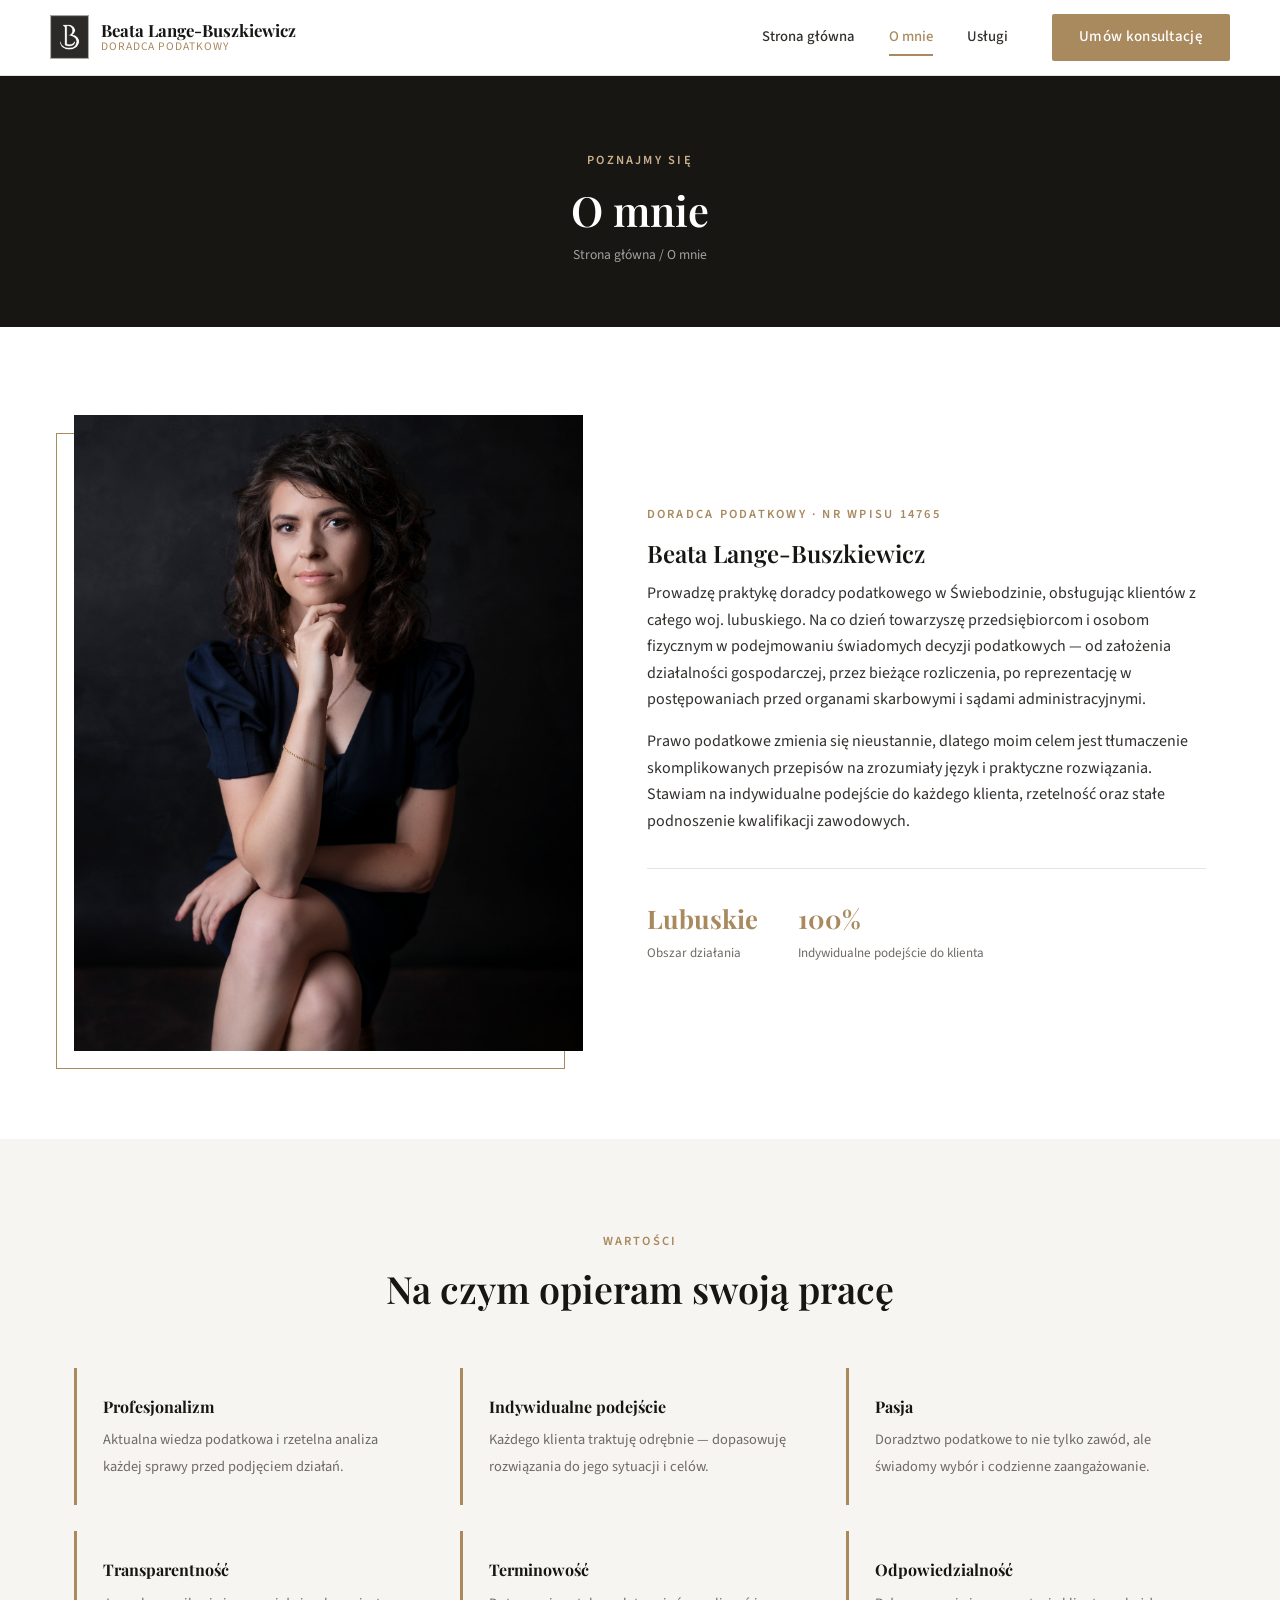
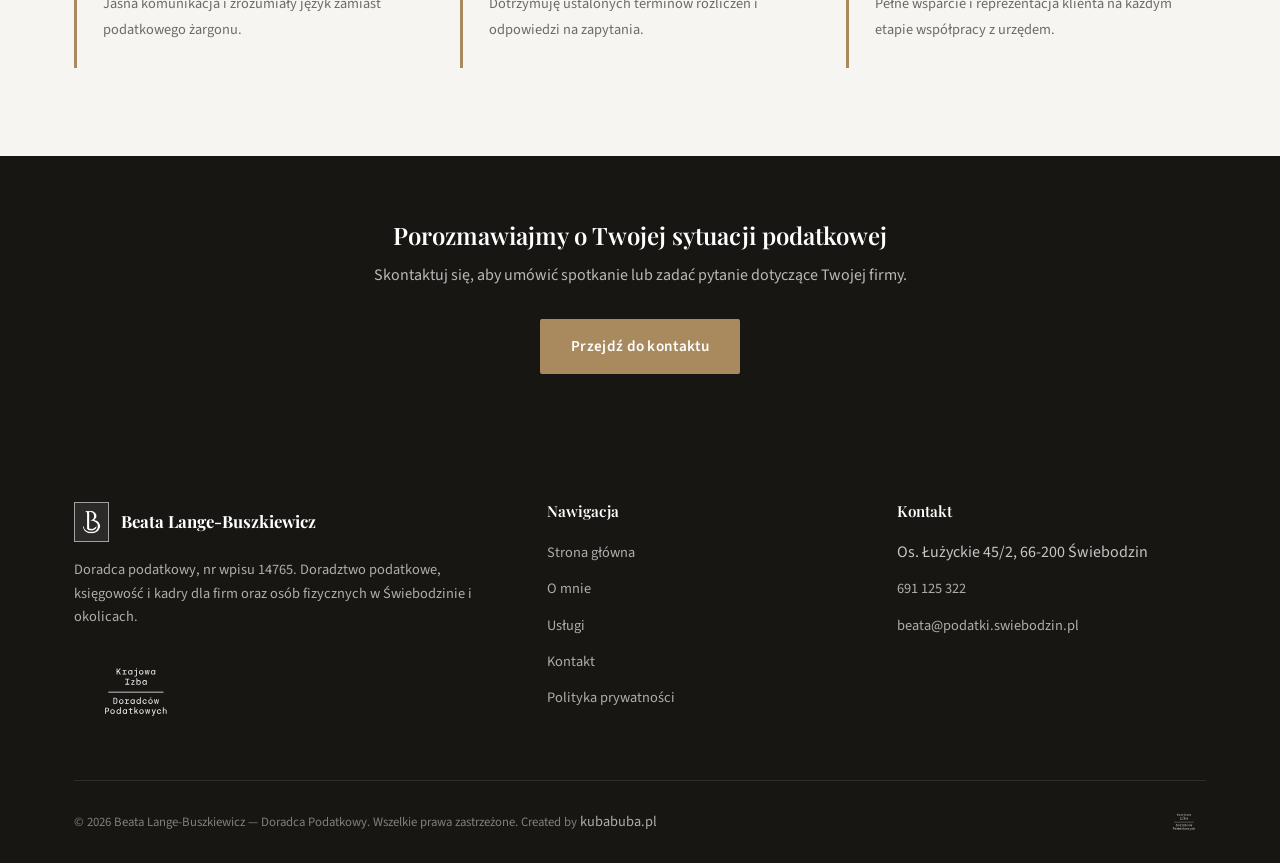
==== o-mnie.html @ 5991879f "Initial static site: strona wizytowka podatki.swiebodzin.pl" ====
<!doctype html>
<html lang="pl">
<head>
<meta charset="UTF-8" />
<meta name="viewport" content="width=device-width, initial-scale=1.0" />
<title>O mnie | Beata Lange-Buszkiewicz — Doradca Podatkowy</title>
<meta name="description" content="Poznaj Beatę Lange-Buszkiewicz, doradcę podatkowego nr wpisu 14765 działającego w Świebodzinie." />
<link rel="icon" type="image/png" href="assets/img/cropped-logo_beata_png-1.png" />
<link rel="preconnect" href="https://fonts.googleapis.com" />
<link href="https://fonts.googleapis.com/css2?family=Playfair+Display:wght@500;600;700&family=Source+Sans+3:wght@400;500;600;700&display=swap" rel="stylesheet" />
<link rel="stylesheet" href="assets/css/style.css" />
</head>
<body>

<header class="site-header">
  <div class="container nav">
    <a href="index.html" class="brand">
      <img src="assets/img/cropped-logo_beata_png-1.png" alt="Logo Beata Lange-Buszkiewicz" />
      <span class="brand-text">
        <strong>Beata Lange-Buszkiewicz</strong>
        <span>Doradca Podatkowy</span>
      </span>
    </a>
    <nav class="nav-links">
      <a href="index.html">Strona główna</a>
      <a href="o-mnie.html" class="is-active">O mnie</a>
      <a href="uslugi.html">Usługi</a>
      <a href="index.html#kontakt" class="btn btn--primary nav-cta">Umów konsultację</a>
    </nav>
    <button class="nav-toggle" aria-label="Otwórz menu">
      <span></span><span></span><span></span>
    </button>
  </div>
</header>

<section class="page-header">
  <div class="container">
    <span class="eyebrow">Poznajmy się</span>
    <h1>O mnie</h1>
    <div class="breadcrumbs"><a href="index.html">Strona główna</a> / O mnie</div>
  </div>
</section>

<section class="section">
  <div class="container split">
    <div class="split-media">
      <img src="assets/img/DSC_6625.jpg" alt="Beata Lange-Buszkiewicz przy pracy" />
    </div>
    <div>
      <span class="eyebrow">Doradca Podatkowy · Nr wpisu 14765</span>
      <h2>Beata Lange-Buszkiewicz</h2>
      <p>Prowadzę praktykę doradcy podatkowego w Świebodzinie, obsługując klientów z całego woj. lubuskiego. Na co dzień towarzyszę przedsiębiorcom i osobom fizycznym w podejmowaniu świadomych decyzji podatkowych — od założenia działalności gospodarczej, przez bieżące rozliczenia, po reprezentację w postępowaniach przed organami skarbowymi i sądami administracyjnymi.</p>
      <p>Prawo podatkowe zmienia się nieustannie, dlatego moim celem jest tłumaczenie skomplikowanych przepisów na zrozumiały język i praktyczne rozwiązania. Stawiam na indywidualne podejście do każdego klienta, rzetelność oraz stałe podnoszenie kwalifikacji zawodowych.</p>
      <div class="stat-row">
        <div>
          <strong>Lubuskie</strong>
          <span>Obszar działania</span>
        </div>
        <div>
          <strong>100%</strong>
          <span>Indywidualne podejście do klienta</span>
        </div>
      </div>
    </div>
  </div>
</section>

<section class="section section--alt">
  <div class="container">
    <div class="section-header">
      <span class="eyebrow">Wartości</span>
      <h2>Na czym opieram swoją pracę</h2>
    </div>
    <ul class="values">
      <li>
        <strong>Profesjonalizm</strong>
        <span>Aktualna wiedza podatkowa i rzetelna analiza każdej sprawy przed podjęciem działań.</span>
      </li>
      <li>
        <strong>Indywidualne podejście</strong>
        <span>Każdego klienta traktuję odrębnie — dopasowuję rozwiązania do jego sytuacji i celów.</span>
      </li>
      <li>
        <strong>Pasja</strong>
        <span>Doradztwo podatkowe to nie tylko zawód, ale świadomy wybór i codzienne zaangażowanie.</span>
      </li>
      <li>
        <strong>Transparentność</strong>
        <span>Jasna komunikacja i zrozumiały język zamiast podatkowego żargonu.</span>
      </li>
      <li>
        <strong>Terminowość</strong>
        <span>Dotrzymuję ustalonych terminów rozliczeń i odpowiedzi na zapytania.</span>
      </li>
      <li>
        <strong>Odpowiedzialność</strong>
        <span>Pełne wsparcie i reprezentacja klienta na każdym etapie współpracy z urzędem.</span>
      </li>
    </ul>
  </div>
</section>

<section class="cta-band">
  <div class="container">
    <h2>Porozmawiajmy o Twojej sytuacji podatkowej</h2>
    <p>Skontaktuj się, aby umówić spotkanie lub zadać pytanie dotyczące Twojej firmy.</p>
    <a href="index.html#kontakt" class="btn btn--primary">Przejdź do kontaktu</a>
  </div>
</section>

<footer class="site-footer">
  <div class="container">
    <div class="footer-grid">
      <div>
        <div class="footer-brand">
          <img src="assets/img/cropped-logo_beata_png-1.png" alt="Logo" />
          <strong>Beata Lange-Buszkiewicz</strong>
        </div>
        <p>Doradca podatkowy, nr wpisu 14765. Doradztwo podatkowe, księgowość i kadry dla firm oraz osób fizycznych w Świebodzinie i okolicach.</p>
        <img src="assets/img/KIDP_wersja_pelna_w_kontrze.svg" alt="Krajowa Izba Doradców Podatkowych" class="footer-kidp" />
      </div>
      <div>
        <h4>Nawigacja</h4>
        <ul>
          <li><a href="index.html">Strona główna</a></li>
          <li><a href="o-mnie.html">O mnie</a></li>
          <li><a href="uslugi.html">Usługi</a></li>
          <li><a href="index.html#kontakt">Kontakt</a></li>
          <li><a href="polityka-prywatnosci.html">Polityka prywatności</a></li>
        </ul>
      </div>
      <div>
        <h4>Kontakt</h4>
        <ul>
          <li>Os. Łużyckie 45/2, 66-200 Świebodzin</li>
          <li><a href="tel:+48691125322">691 125 322</a></li>
          <li><a href="mailto:beata@podatki.swiebodzin.pl">beata@podatki.swiebodzin.pl</a></li>
        </ul>
      </div>
    </div>
    <div class="footer-bottom">
      <span>© 2026 Beata Lange-Buszkiewicz — Doradca Podatkowy. Wszelkie prawa zastrzeżone. Created by <a href="https://kubabuba.pl/" target="_blank" rel="noopener">kubabuba.pl</a></span>
      <img src="assets/img/KIDP_wersja_pelna_w_kontrze.svg" alt="Krajowa Izba Doradców Podatkowych" />
    </div>
  </div>
</footer>

<script src="assets/js/main.js"></script>
</body>
</html>
---- assets/css/style.css ----
/* ==========================================================================
   Beata Lange-Buszkiewicz — Doradca Podatkowy
   Główny arkusz stylów
   ========================================================================== */

:root {
  --color-dark: #242220;
  --color-dark-2: #171613;
  --color-accent: #a9895e;
  --color-accent-light: #cbb18d;
  --color-bg: #ffffff;
  --color-bg-alt: #f7f5f2;
  --color-text: #322f2c;
  --color-muted: #6f6a64;
  --color-border: #e7e3dd;

  --font-heading: "Playfair Display", "Georgia", serif;
  --font-body: "Source Sans 3", "Segoe UI", sans-serif;

  --max-width: 1180px;
  --transition: 0.25s ease;
}

* {
  box-sizing: border-box;
}

html {
  scroll-behavior: smooth;
}

body {
  margin: 0;
  font-family: var(--font-body);
  color: var(--color-text);
  background: var(--color-bg);
  line-height: 1.65;
  -webkit-font-smoothing: antialiased;
}

img {
  max-width: 100%;
  display: block;
}

a {
  color: inherit;
  text-decoration: none;
}

ul {
  margin: 0;
  padding: 0;
  list-style: none;
}

.container {
  max-width: var(--max-width);
  margin: 0 auto;
  padding: 0 24px;
}

h1, h2, h3, h4 {
  font-family: var(--font-heading);
  font-weight: 600;
  line-height: 1.25;
  margin: 0 0 0.5em;
  color: var(--color-dark-2);
}

p {
  margin: 0 0 1em;
}

.section {
  padding: 88px 0;
  scroll-margin-top: 90px;
}

.section--alt {
  background: var(--color-bg-alt);
}

.section-header {
  text-align: center;
  max-width: 680px;
  margin: 0 auto 56px;
}

.eyebrow {
  display: inline-block;
  font-size: 0.78rem;
  font-weight: 600;
  letter-spacing: 0.18em;
  text-transform: uppercase;
  color: var(--color-accent);
  margin-bottom: 14px;
}

.section-header h2 {
  font-size: clamp(1.7rem, 3vw, 2.35rem);
}

.section-header p {
  color: var(--color-muted);
}

/* ---------- Buttons ---------- */
.btn {
  display: inline-flex;
  align-items: center;
  gap: 10px;
  padding: 14px 30px;
  border-radius: 2px;
  font-weight: 600;
  font-size: 0.95rem;
  letter-spacing: 0.02em;
  transition: all var(--transition);
  border: 1px solid transparent;
  cursor: pointer;
}

.btn--primary {
  background: var(--color-accent);
  color: #fff;
  
}

.btn--primary:hover {
  background: var(--color-dark-2);
}

.btn--outline {
  border-color: rgba(255, 255, 255, 0.55);
  color: #fff;
}

.btn--outline:hover {
  background: rgba(255, 255, 255, 0.12);
}

.btn--dark {
  background: var(--color-dark-2);
  color: #fff;
}

.btn--dark:hover {
  background: var(--color-accent);
}

/* ---------- Header / Nav ---------- */
.site-header {
  position: sticky;
  top: 0;
  z-index: 100;
  background: rgba(255, 255, 255, 0.96);
  border-bottom: 1px solid var(--color-border);
  backdrop-filter: blur(6px);
}

.nav {
  display: flex;
  align-items: center;
  justify-content: space-between;
  gap: 20px;
  padding: 14px 0;
}

.brand {
  display: flex;
  align-items: center;
  gap: 12px;
}

.brand img {
  height: 44px;
  width: auto;
}

.brand-text {
  display: flex;
  flex-direction: column;
  line-height: 1.15;
}

.brand-text strong {
  font-family: var(--font-heading);
  font-size: 1.05rem;
  color: var(--color-dark-2);
}

.brand-text span {
  font-size: 0.72rem;
  letter-spacing: 0.08em;
  text-transform: uppercase;
  color: var(--color-accent);
}

.nav-links {
  display: flex;
  align-items: center;
  gap: 34px;
  margin-left: auto;
}

.nav-links a {
  font-size: 0.92rem;
  font-weight: 500;
  color: var(--color-text);
  position: relative;
  padding: 6px 0;
  transition: color var(--transition);
}

.nav-links a::after {
  content: "";
  position: absolute;
  left: 0;
  bottom: 0;
  height: 2px;
  width: 0;
  background: var(--color-accent);
  transition: width var(--transition);
}

.nav-links a:hover,
.nav-links a.is-active {
  color: var(--color-accent);
}

.nav-links a:hover::after,
.nav-links a.is-active::after {
  width: 100%;
}

.nav-links a.nav-cta {
  margin-left: 10px;
  padding: 10px 26px;
  font-size: 0.94rem;
  border-radius: 2px;
  color: #fff !important;
}

.nav-cta::after {
  display: none;
}

.nav-toggle {
  display: none;
  flex-direction: column;
  gap: 5px;
  background: none;
  border: none;
  cursor: pointer;
  padding: 6px;
}

.nav-toggle span {
  width: 24px;
  height: 2px;
  background: var(--color-dark-2);
  transition: all var(--transition);
}

/* ---------- Hero ---------- */
.hero {
  position: relative;
  min-height: 88vh;
  display: flex;
  align-items: center;
  background: linear-gradient(120deg, rgba(23, 22, 19, 0.92), rgba(36, 34, 32, 0.78)), url("../img/DSC_6625.jpg");
  background-size: cover;
  background-position: center 20%;
  color: #fff;
}

.hero-inner {
  max-width: 640px;
  padding: 100px 0;
}

.hero .eyebrow {
  color: var(--color-accent-light);
}

.hero h1 {
  color: #fff;
  font-size: clamp(2.1rem, 5vw, 3.4rem);
  margin-bottom: 20px;
}

.hero p.lead {
  color: rgba(255, 255, 255, 0.85);
  font-size: 1.1rem;
  max-width: 520px;
}

.hero-actions {
  display: flex;
  gap: 16px;
  margin-top: 34px;
  flex-wrap: wrap;
}

.hero-meta {
  margin-top: 46px;
  display: flex;
  gap: 36px;
  flex-wrap: wrap;
  border-top: 1px solid rgba(255, 255, 255, 0.2);
  padding-top: 24px;
}

.hero-meta div strong {
  display: block;
  font-family: var(--font-heading);
  font-size: 1.15rem;
  color: #fff;
}

.hero-meta div span {
  font-size: 0.78rem;
  color: rgba(255, 255, 255, 0.65);
  text-transform: uppercase;
  letter-spacing: 0.06em;
}

/* ---------- KIDP credential section ---------- */
.kidp-section {
  background: #fff;
  border-bottom: 1px solid var(--color-border);
  padding: 48px 0;
  text-align: center;
}

.kidp-section img {
  width: clamp(180px, 22vw, 320px);
  height: auto;
  margin: 0 auto;
}

/* ---------- Page header (subpages) ---------- */
.page-header {
  background: var(--color-dark-2);
  color: #fff;
  padding: 70px 0 60px;
  text-align: center;
}

.page-header .eyebrow {
  color: var(--color-accent-light);
}

.page-header h1 {
  color: #fff;
  font-size: clamp(1.9rem, 4vw, 2.6rem);
  margin-bottom: 8px;
}

.breadcrumbs {
  font-size: 0.85rem;
  color: rgba(255, 255, 255, 0.6);
}

.breadcrumbs a:hover {
  color: var(--color-accent-light);
}

/* ---------- Cards / grids ---------- */
.grid {
  display: grid;
  gap: 30px;
}

.grid--3 {
  grid-template-columns: repeat(3, 1fr);
}

.grid--2 {
  grid-template-columns: repeat(2, 1fr);
}

.card {
  background: #fff;
  border: 1px solid var(--color-border);
  padding: 34px 30px;
  transition: transform var(--transition), box-shadow var(--transition);
}

.card:hover {
  transform: translateY(-4px);
  box-shadow: 0 18px 40px rgba(23, 22, 19, 0.08);
}

.card .icon {
  width: 46px;
  height: 46px;
  border-radius: 50%;
  background: var(--color-bg-alt);
  color: var(--color-accent);
  display: flex;
  align-items: center;
  justify-content: center;
  margin-bottom: 20px;
  font-size: 1.3rem;
  font-family: var(--font-heading);
}

.card h3 {
  font-size: 1.15rem;
}

.card p {
  color: var(--color-muted);
  font-size: 0.95rem;
  margin-bottom: 0;
}

.card-link {
  display: inline-block;
  margin-top: 16px;
  font-size: 0.85rem;
  font-weight: 600;
  color: var(--color-accent);
}

/* ---------- About / split sections ---------- */
.split {
  display: grid;
  grid-template-columns: 1fr 1.1fr;
  gap: 64px;
  align-items: center;
}

.split-media img {
  width: 100%;
  height: 100%;
  object-fit: cover;
  aspect-ratio: 4 / 5;
  filter: grayscale(8%);
}

.split-media {
  position: relative;
}

.split-media::before {
  content: "";
  position: absolute;
  top: 18px;
  left: -18px;
  right: 18px;
  bottom: -18px;
  border: 1px solid var(--color-accent);
  z-index: -1;
}

.stat-row {
  display: flex;
  gap: 40px;
  margin-top: 34px;
  padding-top: 28px;
  border-top: 1px solid var(--color-border);
}

.stat-row strong {
  display: block;
  font-family: var(--font-heading);
  font-size: 1.6rem;
  color: var(--color-accent);
}

.stat-row span {
  font-size: 0.82rem;
  color: var(--color-muted);
}

/* ---------- Services detail (uslugi page) ---------- */
.service-block {
  display: grid;
  grid-template-columns: 60px 1fr;
  gap: 26px;
  padding: 40px 0;
  border-bottom: 1px solid var(--color-border);
}

.service-block:last-child {
  border-bottom: none;
}

.service-number {
  font-family: var(--font-heading);
  font-size: 1.6rem;
  color: var(--color-accent);
}

.service-block h3 {
  font-size: 1.3rem;
  margin-bottom: 12px;
}

.service-block p {
  color: var(--color-muted);
}

/* ---------- Values list ---------- */
.values {
  display: grid;
  grid-template-columns: repeat(3, 1fr);
  gap: 26px;
  margin-top: 40px;
}

.values li {
  padding: 26px;
  background: var(--color-bg-alt);
  border-left: 3px solid var(--color-accent);
}

.values li strong {
  display: block;
  font-family: var(--font-heading);
  margin-bottom: 6px;
  color: var(--color-dark-2);
}

.values li span {
  font-size: 0.9rem;
  color: var(--color-muted);
}

/* ---------- CTA band ---------- */
.cta-band {
  background: var(--color-dark-2);
  color: #fff;
  padding: 64px 0;
  text-align: center;
}

.cta-band h2 {
  color: #fff;
}

.cta-band p {
  color: rgba(255, 255, 255, 0.7);
  max-width: 560px;
  margin: 0 auto 30px;
}

/* ---------- Contact page ---------- */
.contact-grid {
  display: grid;
  grid-template-columns: 1fr 1.2fr;
  gap: 56px;
}

.contact-info-list li {
  display: flex;
  gap: 16px;
  padding: 20px 0;
  border-bottom: 1px solid var(--color-border);
}

.contact-info-list .icon {
  width: 40px;
  height: 40px;
  flex: none;
  border-radius: 50%;
  background: var(--color-bg-alt);
  color: var(--color-accent);
  display: flex;
  align-items: center;
  justify-content: center;
}

.contact-info-list strong {
  display: block;
  font-size: 0.85rem;
  text-transform: uppercase;
  letter-spacing: 0.05em;
  color: var(--color-muted);
  margin-bottom: 3px;
}

.contact-info-list a:hover {
  color: var(--color-accent);
}

.icon-fb {
  width: 20px;
  height: 20px;
  border-radius: 50%;
}

.form {
  background: var(--color-bg-alt);
  padding: 40px;
  border: 1px solid var(--color-border);
}

.form-row {
  display: grid;
  grid-template-columns: 1fr 1fr;
  gap: 18px;
}

.form label {
  display: block;
  font-size: 0.82rem;
  font-weight: 600;
  margin-bottom: 8px;
  color: var(--color-dark-2);
}

.form input,
.form textarea {
  width: 100%;
  padding: 13px 14px;
  border: 1px solid var(--color-border);
  background: #fff;
  font-family: var(--font-body);
  font-size: 0.95rem;
  margin-bottom: 18px;
  resize: vertical;
}

.form input:focus,
.form textarea:focus {
  outline: none;
  border-color: var(--color-accent);
}

.form-note {
  font-size: 0.8rem;
  color: var(--color-muted);
  margin-top: 4px;
}

.checkbox-row {
  display: flex;
  align-items: flex-start;
  gap: 10px;
  margin-bottom: 22px;
  cursor: pointer;
}

.checkbox-row input {
  width: auto;
  margin: 3px 0 0;
  flex: none;
  accent-color: var(--color-accent);
}

.checkbox-row span {
  font-size: 0.82rem;
  color: var(--color-muted);
  line-height: 1.5;
}

.checkbox-row a {
  color: var(--color-accent);
  text-decoration: underline;
}

.map-wrap {
  margin-top: 50px;
  border: 1px solid var(--color-border);
  line-height: 0;
}

.map-wrap iframe {
  width: 100%;
  height: 380px;
  border: 0;
  filter: grayscale(35%) contrast(1.05);
}

/* ---------- Footer ---------- */
.site-footer {
  background: var(--color-dark-2);
  color: rgba(255, 255, 255, 0.75);
  padding: 64px 0 24px;
}

.footer-grid {
  display: grid;
  grid-template-columns: 1.4fr 1fr 1fr;
  gap: 40px;
  padding-bottom: 40px;
  border-bottom: 1px solid rgba(255, 255, 255, 0.1);
}

.footer-brand {
  display: flex;
  align-items: center;
  gap: 12px;
  margin-bottom: 16px;
}

.footer-brand img {
  height: 40px;
}

.footer-brand strong {
  font-family: var(--font-heading);
  color: #fff;
  font-size: 1.05rem;
}

.footer-kidp {
  height: 6rem;
  width: auto;
  margin-top: 10px;
  margin-left: 0px;
  opacity: 0.9;
}

.site-footer h4 {
  color: #fff;
  font-size: 0.95rem;
  margin-bottom: 18px;
}

.site-footer p,
.site-footer a {
  font-size: 0.9rem;
  color: rgba(255, 255, 255, 0.65);
}

.site-footer ul li {
  margin-bottom: 10px;
}

.site-footer a:hover {
  color: var(--color-accent-light);
}

.footer-bottom {
  display: flex;
  justify-content: space-between;
  align-items: center;
  flex-wrap: wrap;
  gap: 12px;
  padding-top: 24px;
  font-size: 0.8rem;
  color: rgba(255, 255, 255, 0.45);
}

.footer-bottom img {
  height: 34px;
  opacity: 0.85;
}

/* ---------- Responsive ---------- */
@media (max-width: 900px) {
  .split,
  .contact-grid {
    grid-template-columns: 1fr;
  }

  .split-media {
    order: -1;
  }

  .grid--3,
  .values {
    grid-template-columns: repeat(2, 1fr);
  }

  .footer-grid {
    grid-template-columns: 1fr 1fr;
  }
}

@media (max-width: 768px) {
  .nav-links {
    position: fixed;
    top: 73px;
    left: 0;
    right: 0;
    background: #fff;
    flex-direction: column;
    align-items: flex-start;
    padding: 24px;
    gap: 18px;
    border-bottom: 1px solid var(--color-border);
    transform: translateY(-130%);
    opacity: 0;
    transition: all var(--transition);
  }

  .nav-links.is-open {
    transform: translateY(0);
    opacity: 1;
  }

  .nav-toggle {
    display: flex;
  }

  .nav-cta {
    margin-left: 0;
  }

  .form-row {
    grid-template-columns: 1fr;
  }
}

@media (max-width: 620px) {
  .section {
    padding: 64px 0;
  }

  .grid--3,
  .grid--2,
  .values {
    grid-template-columns: 1fr;
  }

  .hero-meta {
    gap: 24px;
  }

  .footer-grid {
    grid-template-columns: 1fr;
  }

  .service-block {
    grid-template-columns: 1fr;
  }
}
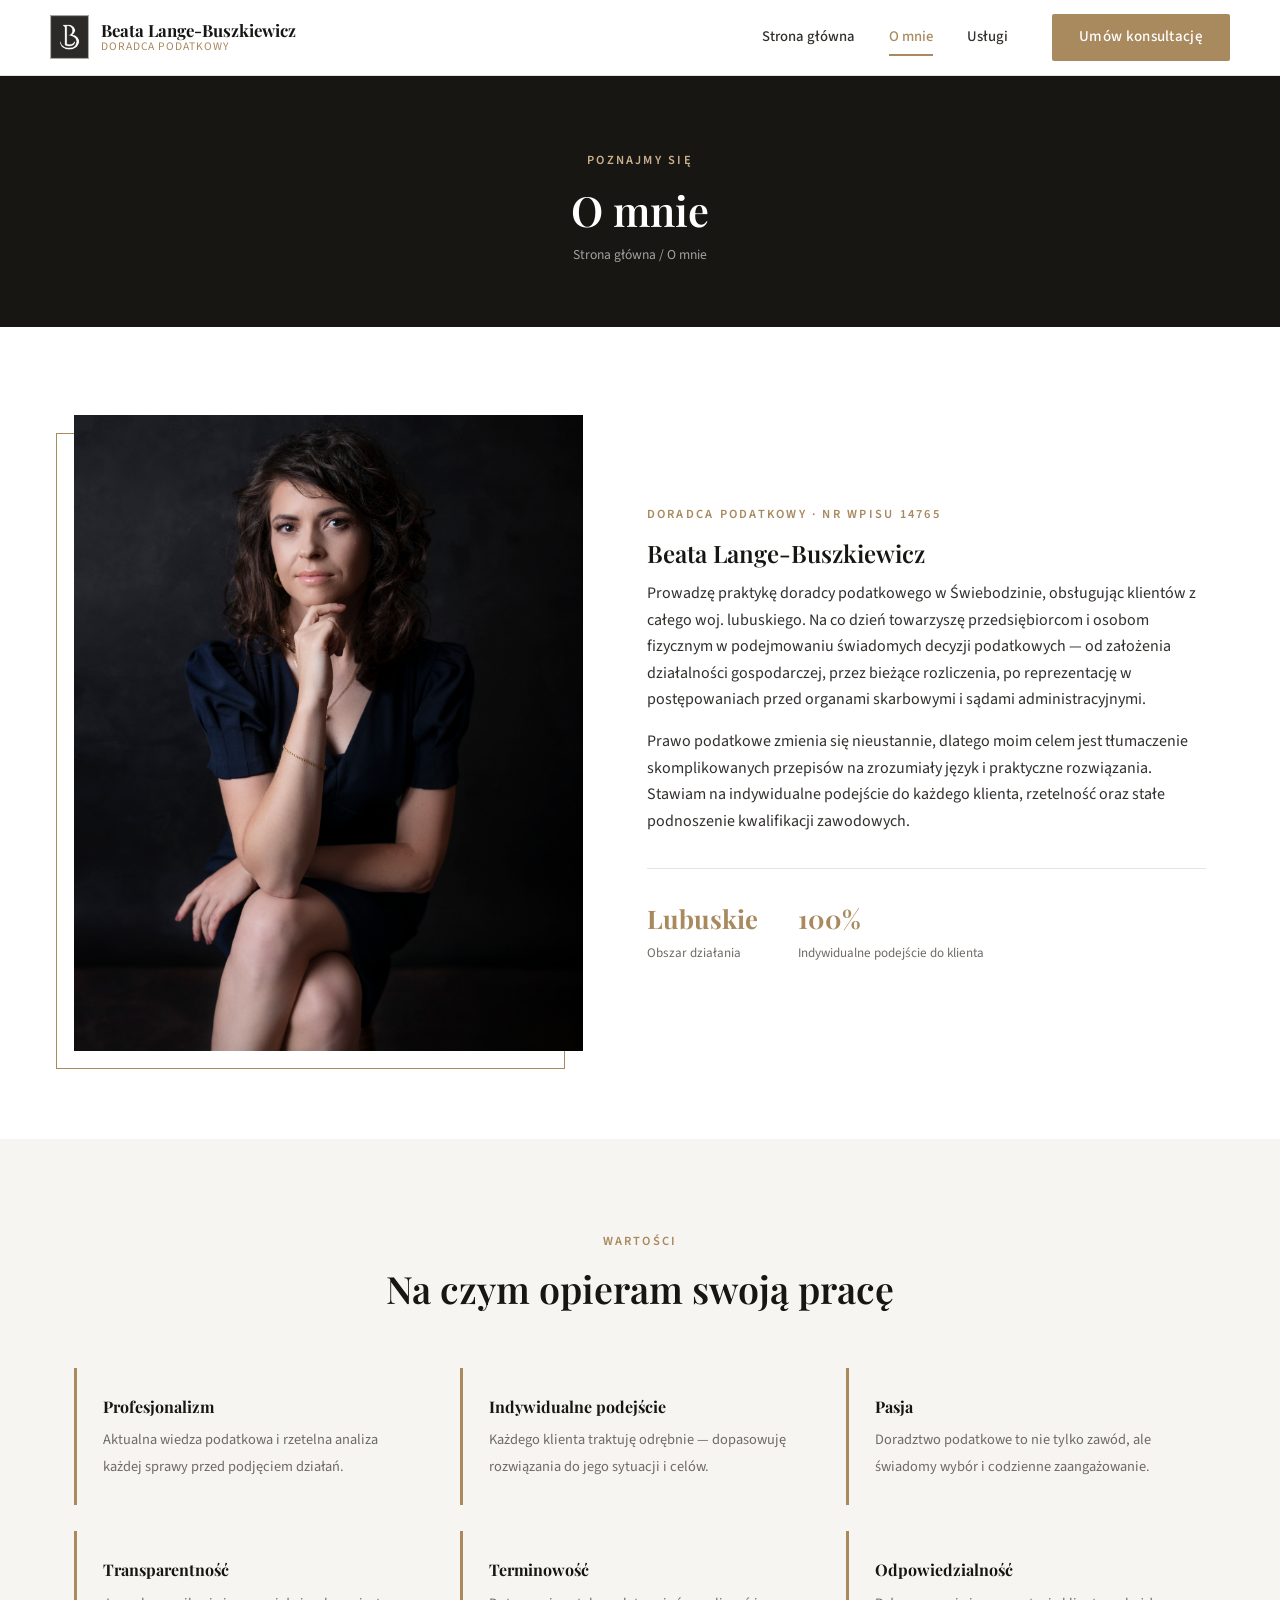
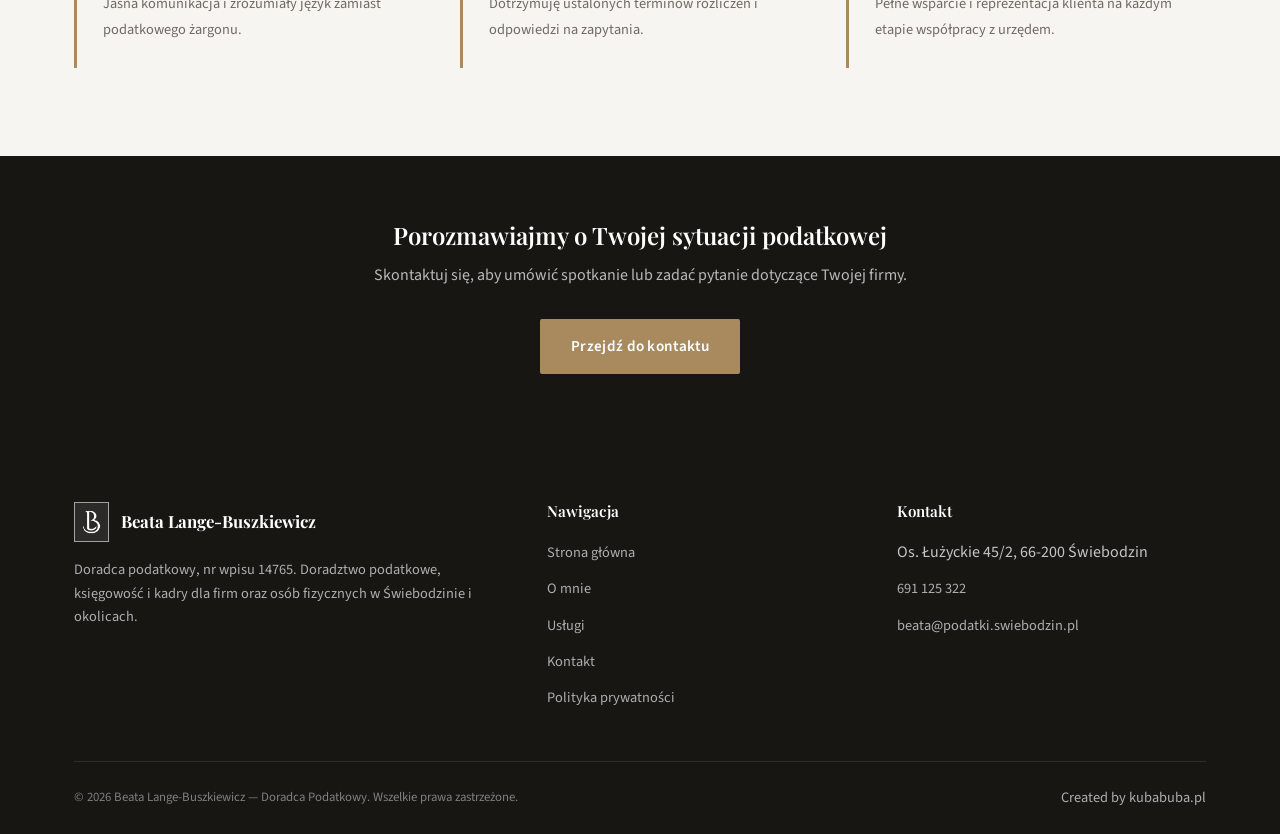
==== commit 78c1e4ba: "fff" ====
--- a/o-mnie.html
+++ b/o-mnie.html
@@ -117,7 +117,6 @@
           <strong>Beata Lange-Buszkiewicz</strong>
         </div>
         <p>Doradca podatkowy, nr wpisu 14765. Doradztwo podatkowe, księgowość i kadry dla firm oraz osób fizycznych w Świebodzinie i okolicach.</p>
-        <img src="assets/img/KIDP_wersja_pelna_w_kontrze.svg" alt="Krajowa Izba Doradców Podatkowych" class="footer-kidp" />
       </div>
       <div>
         <h4>Nawigacja</h4>
@@ -139,8 +138,10 @@
       </div>
     </div>
     <div class="footer-bottom">
-      <span>© 2026 Beata Lange-Buszkiewicz — Doradca Podatkowy. Wszelkie prawa zastrzeżone. Created by <a href="https://kubabuba.pl/" target="_blank" rel="noopener">kubabuba.pl</a></span>
-      <img src="assets/img/KIDP_wersja_pelna_w_kontrze.svg" alt="Krajowa Izba Doradców Podatkowych" />
+      <span>© 2026 Beata Lange-Buszkiewicz — Doradca Podatkowy. Wszelkie prawa zastrzeżone.</span>
+      <div class="footer-credits">
+        <a href="https://kubabuba.pl/" target="_blank" rel="noopener">Created by kubabuba.pl</a>
+      </div>
     </div>
   </div>
 </footer>
--- a/assets/css/style.css
+++ b/assets/css/style.css
@@ -749,6 +749,16 @@
 .footer-bottom img {
   height: 34px;
   opacity: 0.85;
+}
+
+.footer-credits {
+  display: flex;
+  align-items: center;
+  gap: 14px;
+}
+
+.footer-credits a:hover {
+  color: var(--color-accent-light);
 }
 
 /* ---------- Responsive ---------- */
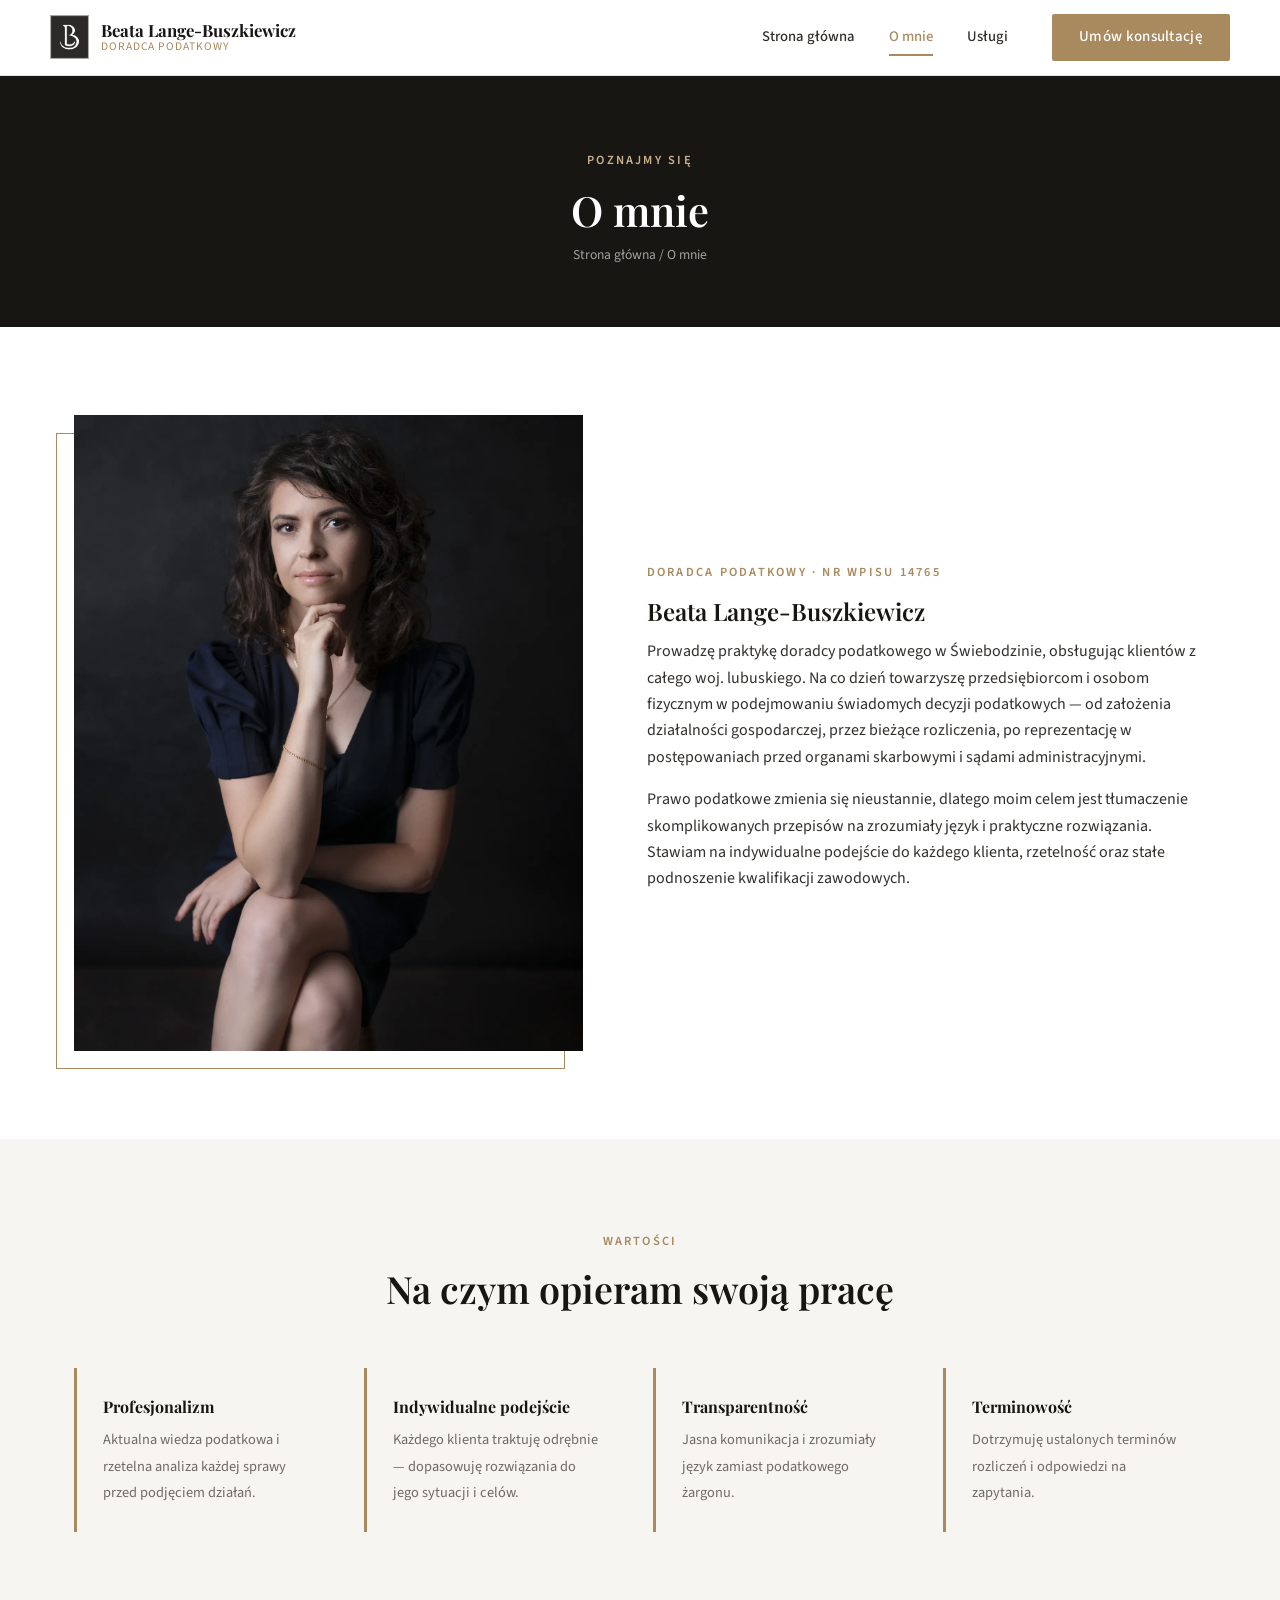
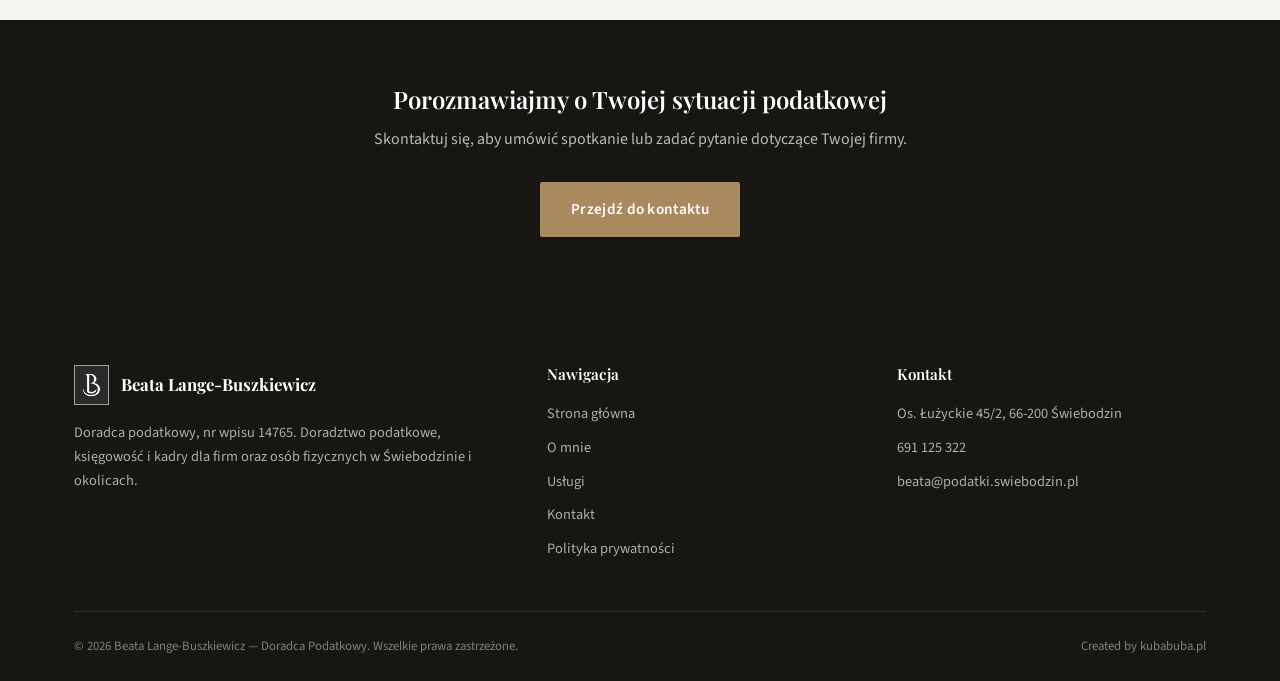
==== commit ddacc562: "Poprawki wizualne, nowe treści usług i formularz EmailJS - Hero: portret przypięty do kolumny treści" ====
--- a/o-mnie.html
+++ b/o-mnie.html
@@ -44,23 +44,16 @@
 <section class="section">
   <div class="container split">
     <div class="split-media">
-      <img src="assets/img/DSC_6625.jpg" alt="Beata Lange-Buszkiewicz przy pracy" />
+      <picture>
+        <source srcset="assets/img/DSC_6625.webp" type="image/webp" />
+        <img src="assets/img/DSC_6625.jpg" alt="Beata Lange-Buszkiewicz, doradca podatkowy" width="1452" height="2048" />
+      </picture>
     </div>
     <div>
       <span class="eyebrow">Doradca Podatkowy · Nr wpisu 14765</span>
       <h2>Beata Lange-Buszkiewicz</h2>
       <p>Prowadzę praktykę doradcy podatkowego w Świebodzinie, obsługując klientów z całego woj. lubuskiego. Na co dzień towarzyszę przedsiębiorcom i osobom fizycznym w podejmowaniu świadomych decyzji podatkowych — od założenia działalności gospodarczej, przez bieżące rozliczenia, po reprezentację w postępowaniach przed organami skarbowymi i sądami administracyjnymi.</p>
       <p>Prawo podatkowe zmienia się nieustannie, dlatego moim celem jest tłumaczenie skomplikowanych przepisów na zrozumiały język i praktyczne rozwiązania. Stawiam na indywidualne podejście do każdego klienta, rzetelność oraz stałe podnoszenie kwalifikacji zawodowych.</p>
-      <div class="stat-row">
-        <div>
-          <strong>Lubuskie</strong>
-          <span>Obszar działania</span>
-        </div>
-        <div>
-          <strong>100%</strong>
-          <span>Indywidualne podejście do klienta</span>
-        </div>
-      </div>
     </div>
   </div>
 </section>
@@ -81,20 +74,12 @@
         <span>Każdego klienta traktuję odrębnie — dopasowuję rozwiązania do jego sytuacji i celów.</span>
       </li>
       <li>
-        <strong>Pasja</strong>
-        <span>Doradztwo podatkowe to nie tylko zawód, ale świadomy wybór i codzienne zaangażowanie.</span>
-      </li>
-      <li>
         <strong>Transparentność</strong>
         <span>Jasna komunikacja i zrozumiały język zamiast podatkowego żargonu.</span>
       </li>
       <li>
         <strong>Terminowość</strong>
         <span>Dotrzymuję ustalonych terminów rozliczeń i odpowiedzi na zapytania.</span>
-      </li>
-      <li>
-        <strong>Odpowiedzialność</strong>
-        <span>Pełne wsparcie i reprezentacja klienta na każdym etapie współpracy z urzędem.</span>
       </li>
     </ul>
   </div>
--- a/assets/css/style.css
+++ b/assets/css/style.css
@@ -262,21 +262,66 @@
   transition: all var(--transition);
 }
 
+.nav-toggle.is-active span:nth-child(1) {
+  transform: translateY(7px) rotate(45deg);
+}
+
+.nav-toggle.is-active span:nth-child(2) {
+  opacity: 0;
+}
+
+.nav-toggle.is-active span:nth-child(3) {
+  transform: translateY(-7px) rotate(-45deg);
+}
+
 /* ---------- Hero ---------- */
 .hero {
   position: relative;
+  isolation: isolate;
+  overflow: hidden;
   min-height: 88vh;
   display: flex;
   align-items: center;
-  background: linear-gradient(120deg, rgba(23, 22, 19, 0.92), rgba(36, 34, 32, 0.78)), url("../img/DSC_6625.jpg");
+  background-color: var(--color-dark-2);
+  color: #fff;
+  /* Horizontal centre of the portrait, measured from the left edge of the content column.
+     Tied to the content (not the screen edge), so on wide screens the photo stays next to the text. */
+  --hero-photo-center: 940px;
+}
+
+/* Portrait photo */
+.hero::before {
+  content: "";
+  position: absolute;
+  z-index: -2;
+  top: -3%;
+  height: 115%;
+  aspect-ratio: 1452 / 2048;
+  left: min(calc(max(0px, (100% - var(--max-width)) / 2) + var(--hero-photo-center)), calc(100% - 260px));
+  transform: translateX(-50%);
+  background-image: url("../img/DSC_6625.jpg");
+  background-image: image-set(url("../img/DSC_6625.webp") type("image/webp"), url("../img/DSC_6625.jpg") type("image/jpeg"));
   background-size: cover;
-  background-position: center 20%;
-  color: #fff;
+  background-position: center top;
+  background-repeat: no-repeat;
+  /* Soft left and right edges, so the photo melts into the dark background */
+  -webkit-mask-image: linear-gradient(90deg, transparent 0%, #000 30%, #000 78%, transparent 100%);
+  mask-image: linear-gradient(90deg, transparent 0%, #000 30%, #000 78%, transparent 100%);
+}
+
+/* Darkening behind the text */
+.hero::after {
+  content: "";
+  position: absolute;
+  z-index: -1;
+  inset: 0;
+  background: linear-gradient(90deg, rgba(23, 22, 19, 0.96) 0%, rgba(23, 22, 19, 0.85) 38%, rgba(23, 22, 19, 0.1) 62%, rgba(23, 22, 19, 0.2) 100%);
 }
 
 .hero-inner {
   max-width: 640px;
-  padding: 100px 0;
+  margin: 0 0 0 max(0px, calc((100% - var(--max-width)) / 2));
+  padding: 100px 24px;
 }
 
 .hero .eyebrow {
@@ -302,41 +347,45 @@
   flex-wrap: wrap;
 }
 
-.hero-meta {
-  margin-top: 46px;
-  display: flex;
-  gap: 36px;
-  flex-wrap: wrap;
-  border-top: 1px solid rgba(255, 255, 255, 0.2);
-  padding-top: 24px;
-}
-
-.hero-meta div strong {
-  display: block;
-  font-family: var(--font-heading);
-  font-size: 1.15rem;
-  color: #fff;
-}
-
-.hero-meta div span {
-  font-size: 0.78rem;
-  color: rgba(255, 255, 255, 0.65);
-  text-transform: uppercase;
-  letter-spacing: 0.06em;
-}
-
 /* ---------- KIDP credential section ---------- */
 .kidp-section {
   background: #fff;
   border-bottom: 1px solid var(--color-border);
-  padding: 48px 0;
-  text-align: center;
+  padding: 24px 0;
+}
+
+.kidp-inner {
+  display: flex;
+  align-items: center;
+  justify-content: center;
+  gap: 40px;
 }
 
 .kidp-section img {
-  width: clamp(180px, 22vw, 320px);
+  width: clamp(160px, 18vw, 240px);
   height: auto;
-  margin: 0 auto;
+  flex: none;
+}
+
+.kidp-caption {
+  margin: 0;
+  padding-left: 40px;
+  border-left: 1px solid var(--color-border);
+  font-family: var(--font-heading);
+  font-size: 1.2rem;
+  line-height: 1.4;
+  color: var(--color-dark-2);
+}
+
+.kidp-caption span {
+  display: block;
+  margin-top: 6px;
+  font-family: var(--font-body);
+  font-size: 0.78rem;
+  font-weight: 600;
+  letter-spacing: 0.14em;
+  text-transform: uppercase;
+  color: var(--color-accent);
 }
 
 /* ---------- Page header (subpages) ---------- */
@@ -455,33 +504,14 @@
   z-index: -1;
 }
 
-.stat-row {
-  display: flex;
-  gap: 40px;
-  margin-top: 34px;
-  padding-top: 28px;
-  border-top: 1px solid var(--color-border);
-}
-
-.stat-row strong {
-  display: block;
-  font-family: var(--font-heading);
-  font-size: 1.6rem;
-  color: var(--color-accent);
-}
-
-.stat-row span {
-  font-size: 0.82rem;
-  color: var(--color-muted);
-}
-
 /* ---------- Services detail (uslugi page) ---------- */
 .service-block {
   display: grid;
-  grid-template-columns: 60px 1fr;
+  grid-template-columns: 60px minmax(0, 720px);
   gap: 26px;
   padding: 40px 0;
   border-bottom: 1px solid var(--color-border);
+  scroll-margin-top: 90px;
 }
 
 .service-block:last-child {
@@ -503,10 +533,63 @@
   color: var(--color-muted);
 }
 
+.service-list {
+  margin-top: 4px;
+  display: grid;
+  gap: 8px;
+}
+
+.service-list li {
+  position: relative;
+  padding-left: 22px;
+  color: var(--color-text);
+  font-size: 0.97rem;
+}
+
+.service-list li::before {
+  content: "";
+  position: absolute;
+  left: 0;
+  top: 0.65em;
+  width: 10px;
+  height: 1px;
+  background: var(--color-accent);
+}
+
+/* ---------- Steps (uslugi page) ---------- */
+.steps {
+  display: grid;
+  grid-template-columns: repeat(3, 1fr);
+  gap: 30px;
+}
+
+.step {
+  background: #fff;
+  border: 1px solid var(--color-border);
+  padding: 30px 28px;
+}
+
+.step-number {
+  font-family: var(--font-heading);
+  font-size: 1.6rem;
+  color: var(--color-accent);
+  margin-bottom: 12px;
+}
+
+.step h3 {
+  font-size: 1.1rem;
+}
+
+.step p {
+  color: var(--color-muted);
+  font-size: 0.95rem;
+  margin: 0;
+}
+
 /* ---------- Values list ---------- */
 .values {
   display: grid;
-  grid-template-columns: repeat(3, 1fr);
+  grid-template-columns: repeat(4, 1fr);
   gap: 26px;
   margin-top: 40px;
 }
@@ -630,6 +713,47 @@
   border-color: var(--color-accent);
 }
 
+.legal a {
+  color: var(--color-accent);
+  text-decoration: underline;
+}
+
+.form .btn:disabled {
+  opacity: 0.7;
+  cursor: wait;
+}
+
+.hp-field {
+  position: absolute;
+  left: -9999px;
+  width: 1px;
+  height: 1px;
+  overflow: hidden;
+}
+
+.form-status {
+  margin: 18px 0 0;
+  padding: 12px 14px;
+  font-size: 0.9rem;
+  border-left: 3px solid;
+}
+
+.form-status--success {
+  background: #eef5ee;
+  border-color: #4a7c59;
+  color: #2f5a3b;
+}
+
+.form-status--error {
+  background: #f8eeec;
+  border-color: #a6493a;
+  color: #7a2f23;
+}
+
+.form {
+  position: relative;
+}
+
 .form-note {
   font-size: 0.8rem;
   color: var(--color-muted);
@@ -722,6 +846,7 @@
 }
 
 .site-footer p,
+.site-footer li,
 .site-footer a {
   font-size: 0.9rem;
   color: rgba(255, 255, 255, 0.65);
@@ -757,6 +882,11 @@
   gap: 14px;
 }
 
+.footer-credits a {
+  font-size: 0.8rem;
+  color: rgba(255, 255, 255, 0.45);
+}
+
 .footer-credits a:hover {
   color: var(--color-accent-light);
 }
@@ -772,9 +902,17 @@
     order: -1;
   }
 
+  .split-media::before {
+    display: none;
+  }
+
   .grid--3,
   .values {
     grid-template-columns: repeat(2, 1fr);
+  }
+
+  .steps {
+    grid-template-columns: 1fr;
   }
 
   .footer-grid {
@@ -808,12 +946,31 @@
     display: flex;
   }
 
-  .nav-cta {
+  .nav-links a.nav-cta {
     margin-left: 0;
   }
 
   .form-row {
     grid-template-columns: 1fr;
+  }
+}
+
+/* Portrait screens (phones, tablets held upright): photo fills the hero, text over the darker lower part */
+@media (max-aspect-ratio: 1/1), (max-width: 768px) {
+  .hero::before {
+    top: 0;
+    left: 0;
+    width: 100%;
+    height: 100%;
+    aspect-ratio: auto;
+    transform: none;
+    background-position: 62% 12%;
+    -webkit-mask-image: none;
+    mask-image: none;
+  }
+
+  .hero::after {
+    background: linear-gradient(180deg, rgba(23, 22, 19, 0.7) 0%, rgba(23, 22, 19, 0.9) 60%, rgba(23, 22, 19, 0.96) 100%);
   }
 }
 
@@ -828,8 +985,16 @@
     grid-template-columns: 1fr;
   }
 
-  .hero-meta {
-    gap: 24px;
+  .kidp-inner {
+    flex-direction: column;
+    gap: 12px;
+    text-align: center;
+  }
+
+  .kidp-caption {
+    padding-left: 0;
+    border-left: none;
+    font-size: 1.05rem;
   }
 
   .footer-grid {
